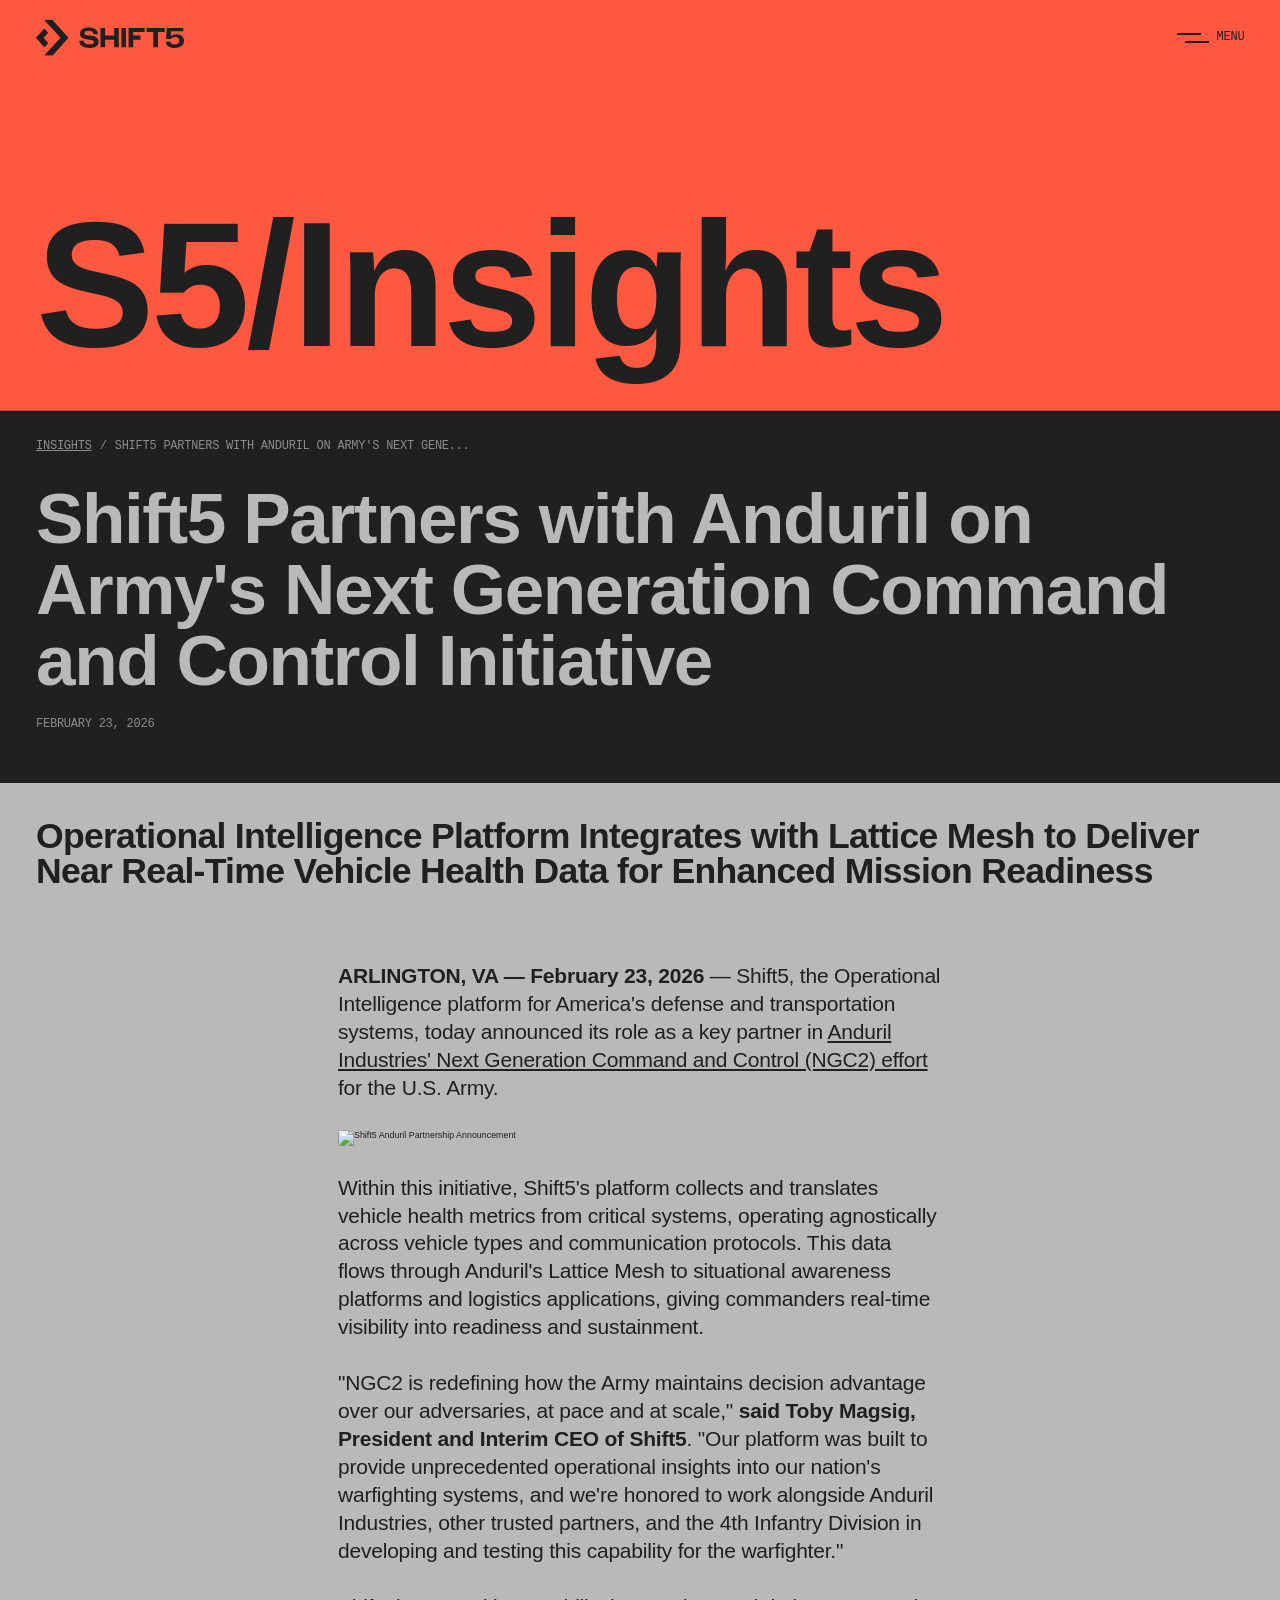
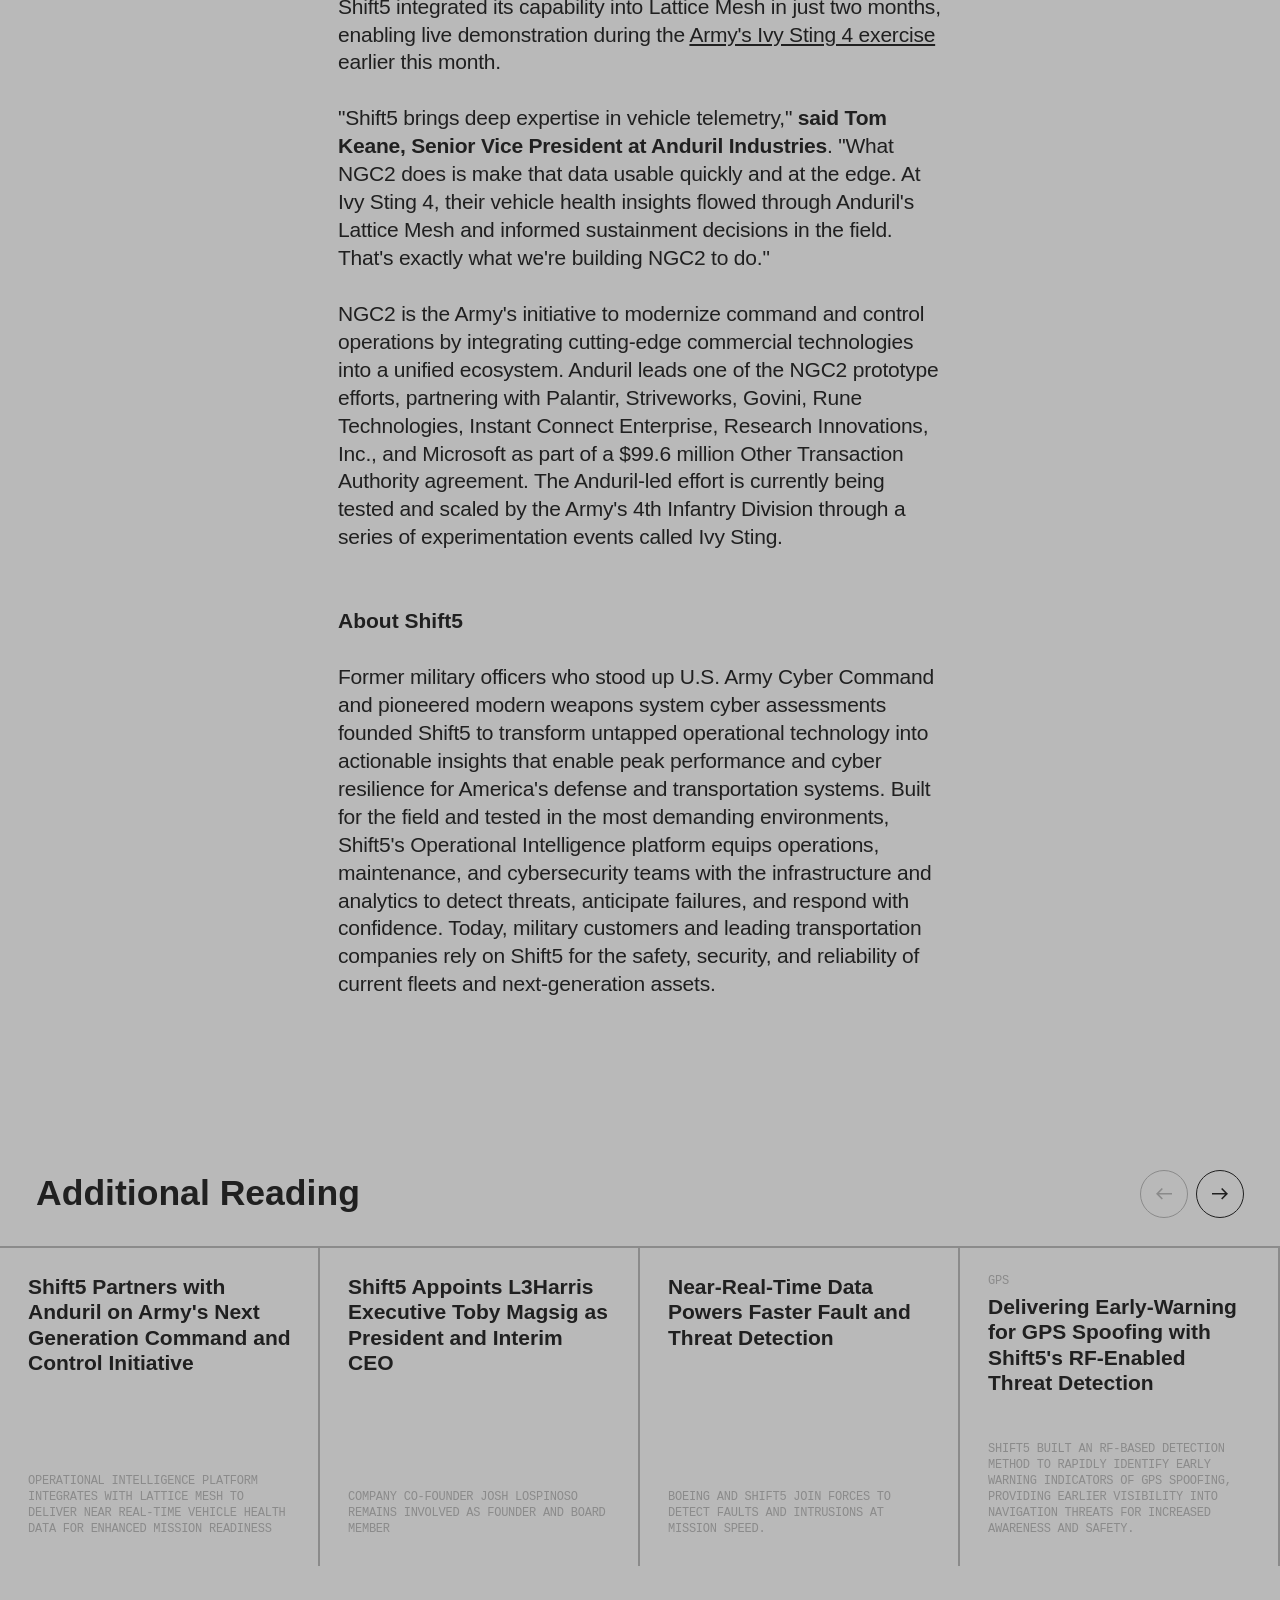
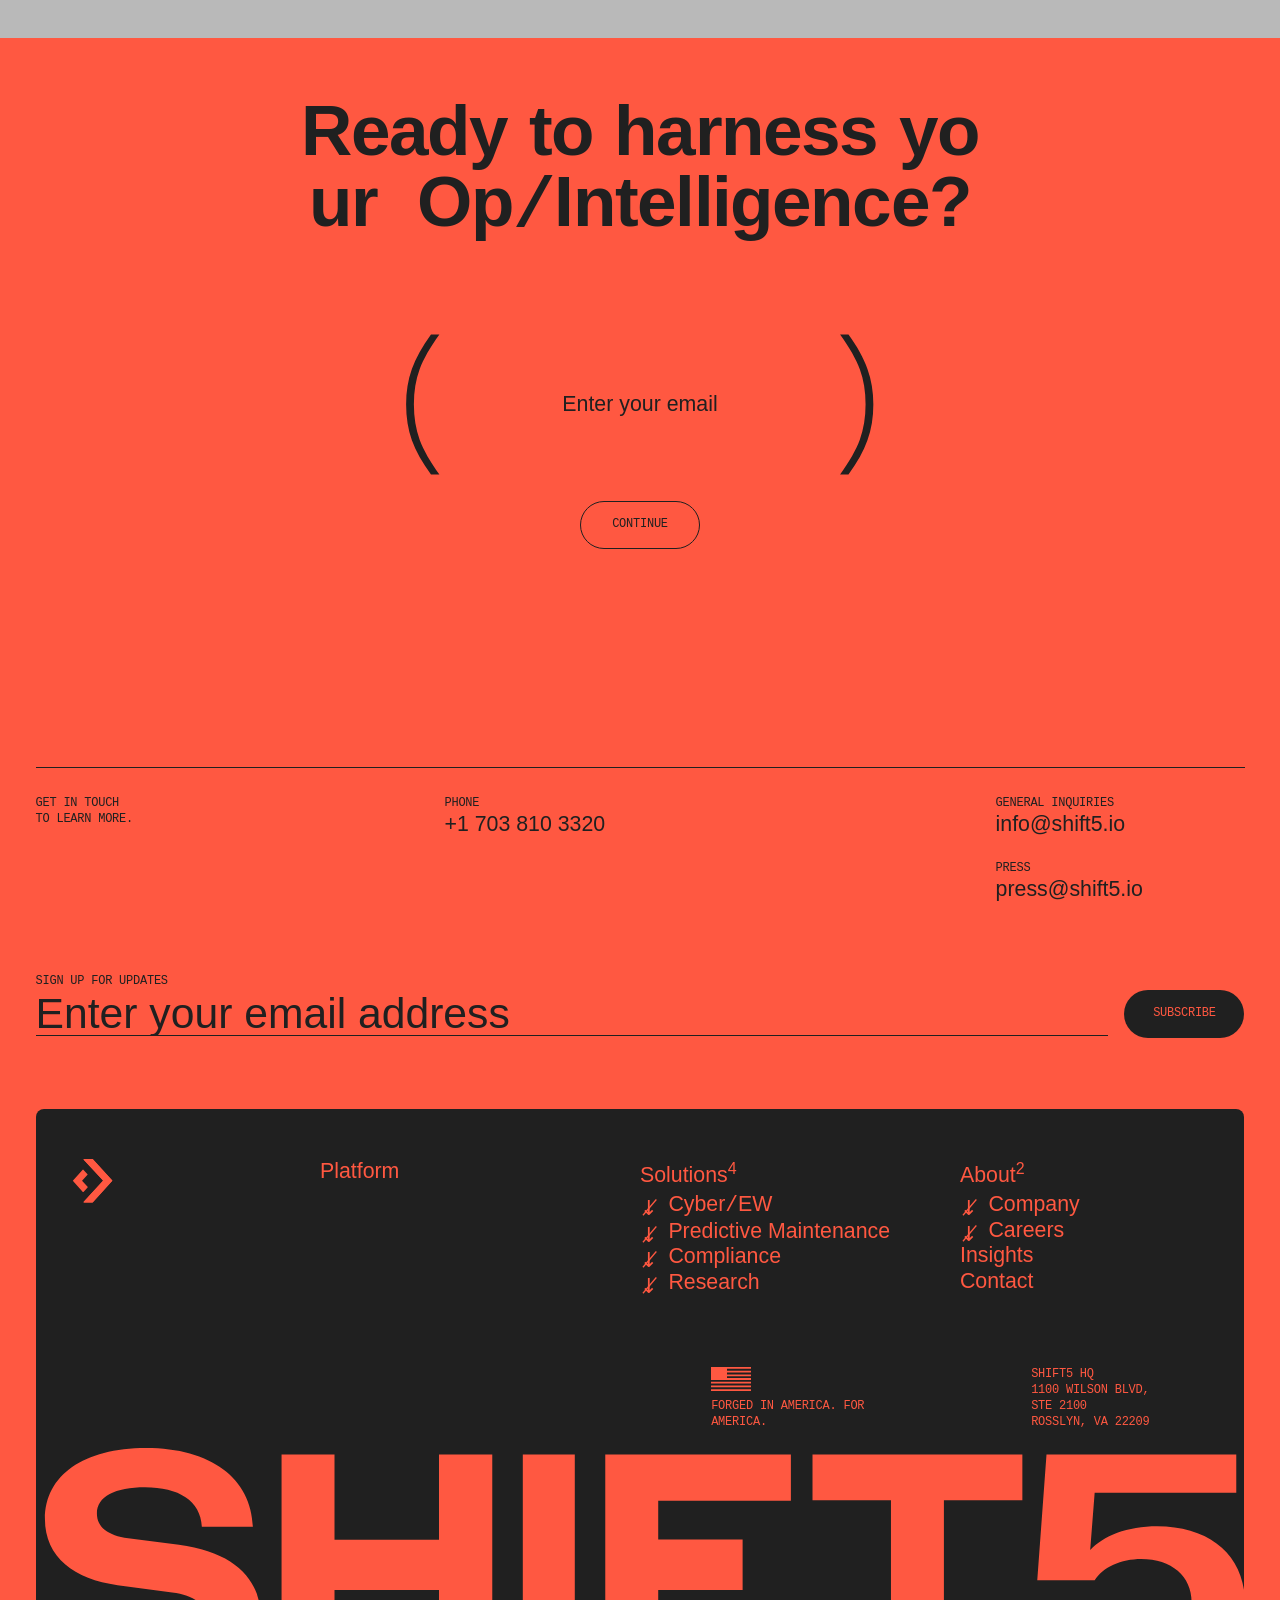
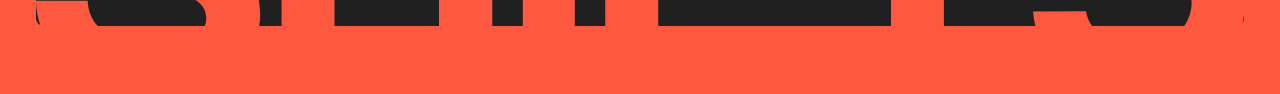
==== insights-article.html @ 96edf601 "Initial commit: Shift5 website clone with 3 pages - index.html: Homepage with hero, solutions, insig" ====
<!DOCTYPE html>
<html lang="en">
<head>
  <meta charset="utf-8">
  <meta name="viewport" content="width=device-width, initial-scale=1">
  <title>Shift5 Partners with Anduril on Army's Next Generation Command and Control Initiative - Shift5</title>
  <link rel="shortcut icon" href="https://shift5.io/icons/favicon.ico">
  <link rel="stylesheet" href="styles/common.css">
  <link rel="stylesheet" href="styles/insights.css">
</head>
<body>

  <!-- ========== LOADER ========== -->
  <div id="loader"></div>

  <!-- ========== SVG SPRITE ========== -->
  <svg style="display:none">
    <symbol id="left-parenthesis" fill="none" viewBox="0 0 35 144">
      <path fill="#202020" d="M34.36 0c-9.6 13.227-16.373 25.173-20.32 35.84C10.094 46.507 8.12 58.56 8.12 72c0 13.44 1.974 25.493 5.92 36.16 3.947 10.56 10.72 22.507 20.32 35.84h-8.64c-9.066-12.373-15.626-24.107-19.68-35.2C2.093 97.707.12 85.44.12 72c0-13.44 1.973-25.653 5.92-36.64C10.094 24.267 16.654 12.48 25.72 0h8.64Z"></path>
    </symbol>
    <symbol id="right-parenthesis" fill="none" viewBox="0 0 35 144">
      <path fill="#202020" d="M8.72 0c9.067 12.48 15.573 24.267 19.52 35.36 4.053 10.987 6.08 23.2 6.08 36.64 0 13.44-2.027 25.707-6.08 36.8-3.947 11.093-10.453 22.827-19.52 35.2H.08c9.6-13.333 16.373-25.28 20.32-35.84 3.947-10.667 5.92-22.72 5.92-36.16 0-13.44-1.973-25.493-5.92-36.16C16.453 25.173 9.68 13.227.08 0h8.64Z"></path>
    </symbol>
    <symbol id="footer-icon" fill="none" viewBox="0 0 45 49">
      <path fill="#FF5841" d="M43.878 24.056a.023.023 0 0 1-.001.031.023.023 0 0 0 0 .033.024.024 0 0 1 .001.034L22.236 48.242a.473.473 0 0 1-.352.156H12.45a.473.473 0 0 1-.35-.793l21.236-23.162a.473.473 0 0 0 0-.64L12.105.793A.473.473 0 0 1 12.453 0h9.432c.133 0 .26.057.35.156l21.643 23.9Z"></path>
      <path fill="#FF5841" d="M44.067 24.056a.023.023 0 0 1 0 .032.023.023 0 0 0 0 .033c.008.009.009.023 0 .032l-21.64 24.089a.473.473 0 0 1-.353.156H12.64a.473.473 0 0 1-.35-.793l21.237-23.163a.473.473 0 0 0 0-.64L12.295.793A.473.473 0 0 1 12.643 0h9.433c.133 0 .26.057.35.156l21.641 23.9Z"></path>
      <path fill="#FF5841" d="M.006 24.345a.024.024 0 0 1 .001-.034.023.023 0 0 0 0-.033.023.023 0 0 1 0-.032l11.022-12.268a.473.473 0 0 1 .697-.007l4.656 4.977c.169.18.17.46.003.643l-5.836 6.367a.473.473 0 0 0 0 .64l5.931 6.427c.167.181.167.46.001.641l-4.602 5.02a.473.473 0 0 1-.7-.003L.007 24.345Z"></path>
    </symbol>
    <symbol id="flag" fill="inherit" viewBox="0 0 40 24">
      <path fill="inherit" d="M0 20.306h40.002v-1.848H0v1.848Zm0-3.69h40.002v-1.848H0v1.848ZM39.997 1.847V0H0v12.93h40.002v-1.847H15.997V9.236h24V7.389h-24V5.542h24V3.694h-24V1.847h24Z"></path>
      <path fill="inherit" d="M0 24h40.002v-1.847H0V24Z"></path>
    </symbol>
    <symbol id="logo_w_copy" fill="inherit" viewBox="0 0 175 40">
      <path fill="inherit" d="M36.263 19.88a.02.02 0 0 1 0 .028.02.02 0 0 0 0 .027.02.02 0 0 1 0 .028l-17.86 19.878a.48.48 0 0 1-.356.159h-7.558a.48.48 0 0 1-.353-.804l17.36-18.935a.48.48 0 0 0-.001-.65L10.142.806A.48.48 0 0 1 10.494 0h7.554a.48.48 0 0 1 .356.158L36.263 19.88Z"></path>
      <path fill="inherit" d="M36.42 19.88a.02.02 0 0 1-.001.028.02.02 0 0 0 0 .028.02.02 0 0 1 0 .027L18.562 39.84a.48.48 0 0 1-.357.159h-7.558a.48.48 0 0 1-.353-.804l17.36-18.935a.48.48 0 0 0-.001-.65L10.298.806A.48.48 0 0 1 10.652 0h7.554a.48.48 0 0 1 .355.158L36.42 19.88Z"></path>
      <path fill="inherit" d="M.005 20.12a.02.02 0 0 1 0-.028.02.02 0 0 0 0-.027.02.02 0 0 1 0-.028L9.05 9.97a.48.48 0 0 1 .707-.007l3.725 3.983a.48.48 0 0 1 .004.652l-4.714 5.141a.48.48 0 0 0 .001.65l4.792 5.193a.48.48 0 0 1 0 .65l-3.682 4.015a.48.48 0 0 1-.709-.002L.005 20.12Zm156.188 11.293c-6.159 0-10.048-2.83-10.297-7.061l5.164-.031c.28 1.928 2.24 3.36 5.133 3.36 3.08 0 5.164-1.712 5.164-4.263 0-2.52-1.96-4.2-4.915-4.2-1.96 0-3.764.81-4.542 2.085h-5.599l.902-12.288h18.509v3.733H151.9l-.435 5.6c1.244-1.4 3.639-2.333 6.533-2.333 5.195 0 8.554 2.924 8.554 7.403 0 4.978-3.888 7.995-10.359 7.995Zm-24.161-.622V13.495h-7.653v-4.48h20.47v4.48h-7.653V30.79h-5.164Zm-27.867 0V9.015h18.106v4.521h-12.942v3.775h8.234v4.925h-8.234v8.555h-5.164Zm-8.043 0V9.015h5.071v21.776h-5.07Zm-8.172 0v-8.555H77.755v8.555h-5.164V9.015h5.164v8.327h10.193V9.015h5.195v21.776H87.95Zm-27.893.622c-6.906 0-11.324-3.142-11.417-8.119h5.04c.124 2.769 2.55 4.23 6.502 4.23 3.172 0 5.07-.87 5.07-2.519 0-1.369-1.182-2.24-3.328-2.52l-5.32-.715c-4.2-.53-7.093-2.707-7.093-6.44 0-4.293 3.795-6.937 9.862-6.937 6.315 0 10.265 2.955 10.421 7.684h-4.977c-.125-2.551-2.271-3.858-5.538-3.858-2.924 0-4.697.902-4.697 2.551 0 1.338 1.089 2.147 3.048 2.427l4.947.622c5.506.715 7.933 3.484 7.933 6.813 0 4.293-4.045 6.781-10.453 6.781Z"></path>
    </symbol>
    <symbol id="arrow-left" fill="inherit" viewBox="0 0 16 12">
      <path fill="inherit" d="M1.115 4.648 0 5.761l5.76 5.76 1.113-1.115-3.86-3.86H16V4.972H3.02l3.856-3.857L5.763.001 1.115 4.648Z"></path>
    </symbol>
    <symbol id="arrow-right" fill="inherit" viewBox="0 0 16 12">
      <path fill="inherit" d="M14.885 4.648 16 5.761l-5.76 5.76-1.113-1.115 3.86-3.86H0V4.972h12.98L9.124 1.115 10.237.001l4.648 4.647Z"></path>
    </symbol>
  </svg>

  <!-- ========== HEADER ========== -->
  <header class="header">
    <div class="menu-content">
      <a href="index.html" class="logo-link" aria-label="Shift5 Home">
        <svg><use href="#logo_w_copy"></use></svg>
      </a>
      <button class="burger" aria-label="Open navigation">
        <span class="burger-lines">
          <span class="burger-line"></span>
          <span class="burger-line"></span>
        </span>
        <span class="burger-label">Menu</span>
      </button>
    </div>
  </header>

  <!-- ========== MAIN ========== -->
  <main>

    <!-- ===== HERO INSIGHTS BANNER ===== -->
    <section class="heroInsights">
      <div class="content">
        <h1 class="insights-banner-title">S5/Insights</h1>
      </div>
    </section>

    <!-- ===== HERO ARTICLE ===== -->
    <section class="heroArticle" data-bg="dark">
      <div class="content">
        <nav class="heroArticle-breadcrumb">
          <a href="#">Insights</a>
          <span>/</span>
          <span>Shift5 Partners with Anduril on Army's Next Gene...</span>
        </nav>
        <h2 class="heroArticle-title">Shift5 Partners with Anduril on Army's Next Generation Command and Control Initiative</h2>
        <p class="heroArticle-date">February 23, 2026</p>
      </div>
    </section>

    <!-- ===== ARTICLE BODY ===== -->
    <section class="article-body">
      <div class="rich-text">

        <h2 class="article-featured">Operational Intelligence Platform Integrates with Lattice Mesh to Deliver Near Real-Time Vehicle Health Data for Enhanced Mission Readiness</h2>

        <p class="article-paragraph"><strong>ARLINGTON, VA &mdash; February 23, 2026</strong> &mdash; Shift5, the Operational Intelligence platform for America's defense and transportation systems, today announced its role as a key partner in <a href="#">Anduril Industries' Next Generation Command and Control (NGC2) effort</a> for the U.S. Army.</p>

        <div class="article-image">
          <img src="https://cdn.sanity.io/images/5g80501d/production/5770ec5b1d28130f46b98ac61bf28577ca4e46a8-3600x1881.png?w=1280&fm=webp&auto=format" alt="Shift5 Anduril Partnership Announcement" loading="lazy">
        </div>

        <p class="article-paragraph">Within this initiative, Shift5's platform collects and translates vehicle health metrics from critical systems, operating agnostically across vehicle types and communication protocols. This data flows through Anduril's Lattice Mesh to situational awareness platforms and logistics applications, giving commanders real-time visibility into readiness and sustainment.</p>

        <p class="article-paragraph">"NGC2 is redefining how the Army maintains decision advantage over our adversaries, at pace and at scale," <strong>said Toby Magsig, President and Interim CEO of Shift5</strong>. "Our platform was built to provide unprecedented operational insights into our nation's warfighting systems, and we're honored to work alongside Anduril Industries, other trusted partners, and the 4th Infantry Division in developing and testing this capability for the warfighter."</p>

        <p class="article-paragraph">Shift5 integrated its capability into Lattice Mesh in just two months, enabling live demonstration during the <a href="#">Army's Ivy Sting 4 exercise</a> earlier this month.</p>

        <p class="article-paragraph">"Shift5 brings deep expertise in vehicle telemetry," <strong>said Tom Keane, Senior Vice President at Anduril Industries</strong>. "What NGC2 does is make that data usable quickly and at the edge. At Ivy Sting 4, their vehicle health insights flowed through Anduril's Lattice Mesh and informed sustainment decisions in the field. That's exactly what we're building NGC2 to do."</p>

        <p class="article-paragraph">NGC2 is the Army's initiative to modernize command and control operations by integrating cutting-edge commercial technologies into a unified ecosystem. Anduril leads one of the NGC2 prototype efforts, partnering with Palantir, Striveworks, Govini, Rune Technologies, Instant Connect Enterprise, Research Innovations, Inc., and Microsoft as part of a $99.6 million Other Transaction Authority agreement. The Anduril-led effort is currently being tested and scaled by the Army's 4th Infantry Division through a series of experimentation events called Ivy Sting.</p>

        <h3 class="article-about-title">About Shift5</h3>

        <p class="article-paragraph">Former military officers who stood up U.S. Army Cyber Command and pioneered modern weapons system cyber assessments founded Shift5 to transform untapped operational technology into actionable insights that enable peak performance and cyber resilience for America's defense and transportation systems. Built for the field and tested in the most demanding environments, Shift5's Operational Intelligence platform equips operations, maintenance, and cybersecurity teams with the infrastructure and analytics to detect threats, anticipate failures, and respond with confidence. Today, military customers and leading transportation companies rely on Shift5 for the safety, security, and reliability of current fleets and next-generation assets.</p>

      </div>
    </section>

    <!-- ===== ADDITIONAL READING ===== -->
    <section class="sliderCards">
      <div class="sliderCards-header">
        <h2 class="sliderCards-title">Additional Reading</h2>
        <div class="sliderCards-controls">
          <button class="slider-control slider-prev" aria-label="Previous">
            <svg class="icon"><use href="#arrow-left"></use></svg>
          </button>
          <button class="slider-control slider-next" aria-label="Next">
            <svg class="icon"><use href="#arrow-right"></use></svg>
          </button>
        </div>
      </div>
      <div class="sliderCards-track">

        <a href="insights-article.html" class="sliderCards-item">
          <div class="card-line-x"></div>
          <div class="card-line-y"></div>
          <h3 class="card-title">Shift5 Partners with Anduril on Army's Next Generation Command and Control Initiative</h3>
          <p class="card-description">Operational Intelligence Platform Integrates with Lattice Mesh to Deliver Near Real-Time Vehicle Health Data for Enhanced Mission Readiness</p>
        </a>

        <a href="#" class="sliderCards-item">
          <div class="card-line-x"></div>
          <div class="card-line-y"></div>
          <h3 class="card-title">Shift5 Appoints L3Harris Executive Toby Magsig as President and Interim CEO</h3>
          <p class="card-description">Company Co-Founder Josh Lospinoso Remains Involved as Founder and Board Member</p>
        </a>

        <a href="#" class="sliderCards-item">
          <div class="card-line-x"></div>
          <div class="card-line-y"></div>
          <h3 class="card-title">Near-Real-Time Data Powers Faster Fault and Threat Detection</h3>
          <p class="card-description">Boeing and Shift5 join forces to detect faults and intrusions at mission speed.</p>
        </a>

        <a href="#" class="sliderCards-item">
          <div class="card-line-x"></div>
          <div class="card-line-y"></div>
          <span class="card-tag">GPS</span>
          <h3 class="card-title">Delivering Early-Warning for GPS Spoofing with Shift5's RF-Enabled Threat Detection</h3>
          <p class="card-description">Shift5 built an RF-based detection method to rapidly identify early warning indicators of GPS spoofing, providing earlier visibility into navigation threats for increased awareness and safety.</p>
        </a>

        <a href="#" class="sliderCards-item">
          <div class="card-line-x"></div>
          <div class="card-line-y"></div>
          <span class="card-tag">GPS</span>
          <h3 class="card-title">Shift5 Launches Advanced RF-Enabled GPS Threat Detection</h3>
          <p class="card-description">Next-generation capability delivers early warning of GPS threats up to 200 nautical miles away for enhanced maritime and ground force protection.</p>
        </a>

        <a href="#" class="sliderCards-item">
          <div class="card-line-x"></div>
          <div class="card-line-y"></div>
          <h3 class="card-title">Shift5 Named North American Technology Innovation Leader in Onboard OT Platforms</h3>
          <p class="card-description">Analyst firm recognizes Shift5's leadership in transforming hidden operational data into actionable insights.</p>
        </a>

      </div>
    </section>

    <!-- ===== CTA / CONTACT ===== -->
    <section class="contact-form">
      <div class="content">
        <div>
          <h2 class="form-title">
            <span>Ready to harness your </span>
            <span>Op</span><span class="-slash">/</span><span>Intelligence?</span>
          </h2>

          <form class="form-container" method="POST" name="Contact form">
            <div class="email-item">
              <div class="email-content">
                <svg role="presentation" class="icon left-paren"><use href="#left-parenthesis"></use></svg>
                <div class="form-item">
                  <label for="email_contact-form">Enter your email</label>
                  <input class="form-email" placeholder="Enter your email" id="email_contact-form" type="email" name="email_contact-form" required>
                </div>
                <svg role="presentation" class="icon right-paren"><use href="#right-parenthesis"></use></svg>
              </div>
              <button class="email-button" type="button">Continue</button>
            </div>
          </form>
        </div>

        <div class="contact-info">
          <div class="border-top"></div>
          <p class="info-label">Get in touch<br>to learn more.</p>
          <div class="info-block">
            <div class="info-item">
              <p class="info-item-label">Phone</p>
              <p class="info-item-value">+1 703 810 3320</p>
            </div>
          </div>
          <div class="info-block">
            <div class="info-item">
              <p class="info-item-label">General Inquiries</p>
              <a class="info-item-value" href="mailto:info@shift5.io">info@shift5.io</a>
            </div>
            <div class="info-item">
              <p class="info-item-label">Press</p>
              <a class="info-item-value" href="mailto:press@shift5.io">press@shift5.io</a>
            </div>
          </div>
        </div>
      </div>
    </section>
  </main>

  <!-- ========== FOOTER ========== -->
  <footer class="footer">
    <div class="content">
      <div class="newsletter-form">
        <div class="newsletter">
          <form method="POST" name="Newsletter">
            <label class="form-label" for="email_newsletter">Sign up for updates</label>
            <div class="input-row">
              <input placeholder="Enter your email address" id="email_newsletter" type="email" name="email_newsletter" required>
              <button class="form-submit" type="button">Subscribe</button>
            </div>
          </form>
        </div>
      </div>

      <div class="footer-block">
        <div class="block-content block-1">
          <a href="index.html" class="footer-logo">
            <svg role="presentation" class="icon"><use href="#footer-icon"></use></svg>
          </a>
          <ul class="footer-nav">
            <li class="nav-item">
              <a href="platform.html" class="item-link"><span>Platform</span></a>
            </li>
          </ul>
          <ul class="footer-nav">
            <li class="nav-item">
              <h4 class="submenu-title">Solutions<sup>4</sup></h4>
              <ul class="submenu-list">
                <li class="submenu-item"><a class="item-link" href="#"><span>Cyber</span><span class="-slash">/</span><span>EW</span></a></li>
                <li class="submenu-item"><a class="item-link" href="#"><span>Predictive Maintenance</span></a></li>
                <li class="submenu-item"><a class="item-link" href="#"><span>Compliance</span></a></li>
                <li class="submenu-item"><a class="item-link" href="#"><span>Research</span></a></li>
              </ul>
            </li>
          </ul>
          <ul class="footer-nav">
            <li class="nav-item">
              <h4 class="submenu-title">About<sup>2</sup></h4>
              <ul class="submenu-list">
                <li class="submenu-item"><a class="item-link" href="#"><span>Company</span></a></li>
                <li class="submenu-item"><a class="item-link" href="#"><span>Careers</span></a></li>
              </ul>
            </li>
            <li class="nav-item">
              <a href="#" class="item-link"><span>Insights</span></a>
            </li>
            <li class="nav-item">
              <a href="#" class="item-link"><span>Contact</span></a>
            </li>
          </ul>
        </div>

        <div class="block-content block-2">
          <div class="block-item">
            <svg role="presentation"><use href="#flag"></use></svg>
            <p>Forged in America. For America.</p>
          </div>
          <div class="block-item">
            <p>Shift5 HQ<br>1100 Wilson Blvd,<br>Ste 2100<br>Rosslyn, VA 22209</p>
          </div>
        </div>

        <div class="footer-copy copy-1">
          <p class="copy-item">&copy;2026 Shift5, Inc.</p>
          <a href="#" class="copy-item">Privacy Policy</a>
          <a href="#" class="copy-item">Terms of Use</a>
        </div>

        <div class="footer-title">
          <svg fill="none" viewBox="0 0 1280 250" preserveAspectRatio="xMinYMin meet" style="width:100%;height:auto;display:block">
            <path fill="#FF5841" d="M1167.55 249.898c-66.87 0-109.08-30.731-111.78-76.658l56.06-.338c3.03 20.937 24.31 36.472 55.72 36.472 33.43 0 56.05-18.574 56.05-46.265 0-27.354-21.27-45.59-53.35-45.59-21.28 0-40.86 8.78-49.31 22.626h-60.78l9.79-133.392h200.93v40.524h-149.94l-4.72 60.786c13.5-15.196 39.51-25.327 70.91-25.327 56.4 0 92.87 31.744 92.87 80.373 0 54.032-42.21 86.789-112.45 86.789Zm-262.286-6.754V55.382H822.19V6.752h222.21v48.63h-83.077v187.762h-56.059Zm-302.508 0V6.753h196.542v49.08H658.814v40.974h89.378v53.469h-89.378v92.868h-56.058Zm-87.311 0V6.753h55.045v236.391h-55.045Zm-88.724 0v-92.868H316.067v92.868h-56.058V6.753h56.058v90.391h110.654V6.753h56.396v236.391h-56.396Zm-302.785 6.755c-74.97 0-122.923-34.108-123.936-88.14h54.708c1.35 30.055 27.691 45.927 70.579 45.927 34.446 0 55.045-9.455 55.045-27.354 0-14.858-12.832-24.314-36.134-27.353l-57.747-7.768c-45.59-5.74-76.995-29.379-76.995-69.904C9.456 28.705 50.656 0 116.507 0c68.553 0 111.441 32.082 113.13 83.412h-54.032c-1.351-27.691-24.653-41.875-60.111-41.875-31.744 0-50.993 9.794-50.993 27.692 0 14.52 11.82 23.301 33.095 26.34l53.694 6.754c59.773 7.768 86.114 37.823 86.114 73.957 0 46.603-43.901 73.619-113.468 73.619Z"></path>
          </svg>
        </div>
      </div>

      <div class="footer-copy copy-2">
        <p class="copy-item">&copy;2026 Shift5, Inc.</p>
        <a href="#" class="copy-item">Privacy Policy</a>
        <a href="#" class="copy-item">Terms of Use</a>
        <a href="#" class="copy-item">License Agreement</a>
      </div>
    </div>
  </footer>

  <script src="scripts/common.js"></script>
  <script src="scripts/insights.js"></script>
</body>
</html>
---- styles/common.css ----
/* ========== FONTS ========== */
@font-face {
  font-family: 'NonSans';
  src: url('https://shift5.io/fonts/NON-Sans-Medium.woff2') format('woff2'),
       url('https://shift5.io/fonts/NON-Sans-Medium.woff') format('woff');
  font-display: swap;
  font-style: normal;
  font-weight: 500;
}
@font-face {
  font-family: 'AuxMono';
  src: url('https://shift5.io/fonts/AuxMono.woff2') format('woff2'),
       url('https://shift5.io/fonts/AuxMono.woff') format('woff');
  font-display: swap;
  font-style: normal;
  font-weight: 400;
}

/* ========== RESET & BASE ========== */
*, *::before, *::after {
  margin: 0;
  padding: 0;
  box-sizing: border-box;
}

html {
  font-size: clamp(1px, 100px, calc(10 * 100vw / 1440));
  font-weight: 400;
  font-family: NonSans, arial, sans-serif;
  -webkit-font-smoothing: antialiased;
  -moz-osx-font-smoothing: grayscale;
  -webkit-text-size-adjust: none;
  overflow-x: hidden;
}

@media screen and (max-width: 749px) {
  html {
    font-size: clamp(1px, 100px, calc(10 * 100vw / 390));
  }
}

body {
  overscroll-behavior: auto contain;
  background: #202020;
  color: #202020;
}

a {
  text-decoration: none;
  color: inherit;
}

ul, li {
  list-style: none;
}

/* ========== HEADER / NAV ========== */
.header {
  position: fixed;
  top: 0;
  left: 0;
  width: 100%;
  z-index: 100;
  fill: #202020;
  padding-top: 2rem;
  transition: transform 0.3s ease-in-out, fill 0.4s;
}

/* Light header on dark backgrounds */
.header.header-light {
  fill: #b9b9b9;
}

.header.header-light .logo-link {
  fill: #b9b9b9;
}

.header.header-light .logo-link svg {
  fill: #b9b9b9;
}

.header.header-light .burger-line {
  background: #b9b9b9;
}

.header.header-light .burger-label {
  color: #b9b9b9;
}

.header .menu-content {
  display: flex;
  align-items: center;
  justify-content: space-between;
  padding-left: 4rem;
  padding-right: 4rem;
}

@media screen and (max-width: 749px) {
  .header .menu-content {
    padding-left: 1.6rem;
    padding-right: 1.6rem;
  }
}

.logo-link {
  display: block;
  fill: inherit;
  height: 4rem;
  width: 17.5rem;
  transition: fill 0.4s;
}

@media screen and (max-width: 749px) {
  .logo-link {
    height: 3.2rem;
    width: 14rem;
  }
}

.logo-link svg {
  display: block;
  height: 100%;
  width: 100%;
  fill: inherit;
  transition: fill 0.4s;
}

/* Burger Button */
.burger {
  align-items: center;
  border: none;
  display: flex;
  background: none;
  border-radius: 24px;
  justify-content: center;
  cursor: pointer;
  gap: 8px;
  height: 40px;
  outline: none;
  position: relative;
  padding: 0;
}

.burger-lines {
  display: flex;
  flex-direction: column;
  pointer-events: none;
  gap: 6px;
  width: 32px;
}

.burger-line {
  background: #202020;
  height: 2px;
  width: 24px;
  transition: all 0.5s, background 0.4s;
}

.burger-line:last-child {
  align-self: flex-end;
}

.burger:hover .burger-line:nth-child(1) {
  transform: translate(4px);
}

.burger:hover .burger-line:nth-child(2) {
  transform: translate(-4px);
}

.burger-label {
  pointer-events: none;
  font-family: AuxMono, monospace;
  font-size: 12px;
  text-transform: uppercase;
  letter-spacing: -0.24px;
  line-height: 1.33;
  color: #202020;
  transition: color 0.4s;
}

@media screen and (max-width: 749px) {
  .burger-label {
    display: none;
  }
}

/* ========== KEYFRAMES ========== */
/* expo.inOut ≈ cubic-bezier(0.87, 0, 0.13, 1) */
/* expo.out   ≈ cubic-bezier(0.16, 1, 0.3, 1)  */
/* power3.out ≈ cubic-bezier(0.22, 0.61, 0.36, 1) */
/* power4.out ≈ cubic-bezier(0.16, 1, 0.3, 1)  */

@keyframes loaderOut {
  from { clip-path: inset(0 0 0 0); }
  to   { clip-path: inset(100% 0 0 0); }
}
@keyframes maskRevealY {
  from { clip-path: inset(0 0 100% 0); }
  to   { clip-path: inset(0 0 0 0); }
}
@keyframes fadeUpLine {
  from { transform: translateY(80%); opacity: 0; }
  to   { transform: translateY(0); opacity: 1; }
}
@keyframes fadeUpChar {
  from { transform: translateY(30%); opacity: 0; }
  to   { transform: translateY(0); opacity: 1; }
}
@keyframes fadeUpStat {
  from { transform: translateY(100%); opacity: 0; }
  to   { transform: translateY(0); opacity: 1; }
}
@keyframes scaleLineX {
  from { transform: scaleX(0); }
  to   { transform: scaleX(1); }
}
@keyframes scaleLineY {
  from { transform: scaleY(0); }
  to   { transform: scaleY(1); }
}
@keyframes iconScaleIn {
  from { transform: scale(0.5); opacity: 0; }
  to   { transform: scale(1); opacity: 1; }
}
@keyframes clipReveal {
  from { clip-path: inset(100% 0 0 0); }
  to   { clip-path: inset(0% 0 0 0); }
}
@keyframes slideFromRight {
  from { transform: translateX(200%); opacity: 0; }
  to   { transform: translateX(0); opacity: 1; }
}
@keyframes slideFromLeft {
  from { transform: translateX(-200%); opacity: 0; }
  to   { transform: translateX(0); opacity: 1; }
}
@keyframes imageReveal {
  from { opacity: 0; transform: scale(1.15); }
  to   { opacity: 1; transform: scale(1); }
}
@keyframes graphBarPulse {
  0%   { transform: scaleY(1); }
  50%  { transform: scaleY(0.3); }
  100% { transform: scaleY(1); }
}
@keyframes headerIn {
  from { opacity: 0; transform: translateY(-20px); }
  to   { opacity: 1; transform: translateY(0); }
}

/* ========== LOADER OVERLAY ========== */
#loader {
  position: fixed;
  inset: 0;
  background: #202020;
  z-index: 9999;
  clip-path: inset(0 0 0 0);
}
#loader.is-done {
  animation: loaderOut 1.6s cubic-bezier(0.87, 0, 0.13, 1) forwards;
}

/* ========== PAGE + HEADER LOAD STATES ========== */
.header {
  opacity: 0;
  transform: translateY(-20px);
}
.header.is-visible {
  animation: headerIn 1.6s cubic-bezier(0.16, 1, 0.3, 1) forwards;
  animation-delay: 0.8s;
}

/* ========== CTA SECTION SCROLL ========== */
.form-title .char {
  display: inline-block;
  opacity: 0;
  will-change: transform, opacity;
}
.form-title .char-space {
  width: 0.3em;
}
.email-content .icon.left-paren {
  opacity: 0;
  transform: translateX(200%);
}
.email-content .icon.right-paren {
  opacity: 0;
  transform: translateX(-200%);
}
.contact-info .border-top {
  transform-origin: left center;
  transform: scaleX(0);
}
.contact-info .info-label,
.contact-info .info-item {
  opacity: 0;
  transform: translateY(30%);
}
.footer-block {
  clip-path: inset(100% 0 0 0);
}

/* CTA triggered */
.form-title.is-visible .char {
  animation: fadeUpChar 1.6s cubic-bezier(0.16, 1, 0.3, 1) forwards;
}
.email-content.is-visible .icon.left-paren {
  animation: slideFromRight 1.6s cubic-bezier(0.16, 1, 0.3, 1) forwards;
}
.email-content.is-visible .icon.right-paren {
  animation: slideFromLeft 1.6s cubic-bezier(0.16, 1, 0.3, 1) forwards;
}
.contact-info.is-visible .border-top {
  animation: scaleLineX 2.2s cubic-bezier(0.16, 1, 0.3, 1) forwards;
}
.contact-info.is-visible .info-label,
.contact-info.is-visible .info-item {
  animation: fadeUpChar 1.6s cubic-bezier(0.16, 1, 0.3, 1) forwards;
}
.footer-block.is-visible {
  animation: clipReveal 1.6s cubic-bezier(0.16, 1, 0.3, 1) forwards;
}

/* ========== CTA / CONTACT FORM ========== */
.contact-form {
  background: #ff5841;
  color: #202020;
  min-height: 640px;
  height: 100vh;
  position: relative;
}

@media screen and (max-width: 749px) {
  .contact-form {
    padding-top: 8rem;
    height: auto;
    min-height: auto;
  }
}

.contact-form .content {
  display: flex;
  flex-direction: column;
  justify-content: space-between;
  height: 100%;
  position: relative;
  padding: 6.4rem 4rem 4rem;
}

@media screen and (max-width: 749px) {
  .contact-form .content {
    padding: 2.4rem 1.6rem 2.4rem;
  }
}

.form-title {
  margin: 0 auto;
  margin-bottom: 10rem;
  text-align: center;
  width: 80rem;
  font-size: 5.5555555556vw;
  line-height: 1;
  letter-spacing: -0.11111111vw;
}

@media screen and (max-width: 749px) {
  .form-title {
    margin-bottom: 6.4rem;
    width: 100%;
    font-size: 10.2564102564vw;
    letter-spacing: -0.2051282vw;
  }
}

.form-title .-slash {
  display: inline-block;
  font-family: AuxMono, monospace;
}

.form-container {
  margin-bottom: 2.4rem;
}

.email-content {
  display: flex;
  justify-content: center;
  align-items: center;
  text-align: center;
  margin-bottom: 24px;
}

.email-content .icon {
  height: 145px;
  width: 34px;
  flex-shrink: 0;
}

.contact-form .form-email {
  align-items: center;
  background: none;
  border: 0;
  display: flex;
  height: 14rem;
  justify-content: center;
  margin: 0 auto;
  text-align: center;
  width: 400px;
  font-family: NonSans, arial, sans-serif;
  font-size: 2.4rem;
  font-weight: 500;
  color: #202020;
  outline: none;
}

@media screen and (max-width: 749px) {
  .contact-form .form-email {
    height: 12rem;
    width: 100%;
    font-size: 20px;
  }
}

.contact-form .form-email::placeholder {
  color: #202020;
}

.contact-form label {
  display: none;
}

.email-button {
  align-items: center;
  display: flex;
  background: none;
  border: 1px solid #202020;
  border-radius: 24px;
  cursor: pointer;
  height: 48px;
  justify-content: center;
  margin: 0 auto;
  transition: all 0.2s ease-in-out;
  width: 120px;
  font-family: AuxMono, monospace;
  font-size: 12px;
  text-transform: uppercase;
  letter-spacing: -0.24px;
  line-height: 1.33;
  color: #202020;
}

.email-button:hover {
  background: #202020;
  color: #ff5841;
}

/* Contact Info */
.contact-info {
  position: relative;
  display: flex;
  flex-wrap: wrap;
  justify-content: space-between;
  padding-top: 3.2rem;
}

@media screen and (max-width: 749px) {
  .contact-info {
    justify-content: flex-start;
  }
}

.contact-info .border-top {
  position: absolute;
  top: 0;
  left: 0;
  width: 100%;
  height: 2px;
  border-top: 1px solid #202020;
  pointer-events: none;
}

.info-label {
  width: 12rem;
  font-family: AuxMono, monospace;
  font-size: 12px;
  text-transform: uppercase;
  letter-spacing: -0.24px;
  line-height: 1.33;
}

@media screen and (max-width: 749px) {
  .info-label {
    margin-bottom: 24px;
    width: 100%;
  }
}

.info-block {
  white-space: nowrap;
  width: 28rem;
}

@media screen and (max-width: 749px) {
  .info-block {
    width: 50%;
  }
}

.info-item {
  margin-bottom: 24px;
}

.info-item:last-child {
  margin-bottom: 0;
}

.info-item-label {
  font-family: AuxMono, monospace;
  font-size: 12px;
  text-transform: uppercase;
  letter-spacing: -0.24px;
  line-height: 1.33;
}

.info-item-value {
  font-size: 2.4rem;
  line-height: 1.2;
}

@media screen and (max-width: 749px) {
  .info-item-value {
    font-size: 20px;
  }
}

/* ========== FOOTER ========== */
.footer {
  background: #ff5841;
  padding-bottom: 1.6rem;
  padding-top: 4rem;
  position: relative;
  color: #202020;
}

@media screen and (max-width: 749px) {
  .footer {
    padding-top: 2.4rem;
    padding-bottom: 1.6rem;
  }
}

.footer .content {
  padding-left: 4rem;
  padding-right: 4rem;
}

@media screen and (max-width: 749px) {
  .footer .content {
    padding-left: 1.6rem;
    padding-right: 1.6rem;
  }
}

/* Newsletter */
.newsletter-form {
  margin-bottom: 4rem;
}

@media screen and (max-width: 749px) {
  .newsletter-form {
    margin-bottom: 2.4rem;
  }
}

.newsletter {
  position: relative;
}

.newsletter form {
  padding-bottom: 4rem;
  position: relative;
}

@media screen and (max-width: 749px) {
  .newsletter form {
    padding-bottom: 2.4rem;
  }
}

.newsletter .form-label {
  text-transform: uppercase;
  font-family: AuxMono, monospace;
  font-size: 12px;
  letter-spacing: -0.24px;
  line-height: 1.33;
  display: block;
  margin-bottom: 0;
}

.newsletter .input-row {
  position: relative;
  display: flex;
  align-items: center;
}

.newsletter input {
  background: none;
  border: 0;
  border-bottom: 1px solid #202020;
  height: 5rem;
  outline: none;
  width: 100%;
  font-size: 3.3333333333vw;
  font-family: NonSans, arial, sans-serif;
  font-weight: 500;
  color: #202020;
  line-height: 1;
}

@media screen and (max-width: 749px) {
  .newsletter input {
    font-size: 7.1794871795vw;
  }
}

.newsletter input::placeholder {
  color: #202020;
}

.newsletter .form-submit {
  background: #202020;
  border: 0;
  border-radius: 24px;
  color: #ff5841;
  cursor: pointer;
  height: 48px;
  flex-shrink: 0;
  margin-left: 16px;
  width: 120px;
  font-family: AuxMono, monospace;
  font-size: 12px;
  text-transform: uppercase;
  letter-spacing: -0.24px;
  line-height: 1.33;
}

/* Footer Block (dark) */
.footer-block {
  border-radius: 8px;
  padding: 5.6rem 4rem 0;
  color: #ff5841;
  background: #202020;
  margin-bottom: 16px;
  position: relative;
}

@media screen and (max-width: 749px) {
  .footer-block {
    padding: 3.2rem 1.6rem 0;
    margin-bottom: 0;
  }
}

.footer .block-content {
  display: flex;
  flex-wrap: wrap;
}

.footer .block-1 {
  display: flex;
  flex-wrap: wrap;
  margin-bottom: 8rem;
}

@media screen and (max-width: 749px) {
  .footer .block-1 {
    margin-bottom: 3.2rem;
  }
}

.footer .block-2 {
  display: flex;
  flex-wrap: wrap;
  align-items: flex-start;
  justify-content: flex-end;
  gap: 0 16rem;
}

@media screen and (max-width: 749px) {
  .footer .block-2 {
    justify-content: space-between;
    gap: 0;
  }
}

.footer .block-item {
  width: 20rem;
  color: #ff5841;
  font-family: AuxMono, monospace;
  font-size: 12px;
  text-transform: uppercase;
  letter-spacing: -0.24px;
  line-height: 1.33;
}

@media screen and (max-width: 749px) {
  .footer .block-item {
    width: calc(16rem - 16px);
  }
}

.footer .block-item p {
  width: 200px;
  font-family: AuxMono, monospace;
  font-size: 12px;
  text-transform: uppercase;
  letter-spacing: -0.24px;
  line-height: 1.33;
}

@media screen and (max-width: 749px) {
  .footer .block-item p {
    width: 100%;
  }
}

.footer .block-item svg {
  height: 24px;
  margin-bottom: 8px;
  fill: #ff5841;
  width: 40px;
  display: block;
}

/* Footer Logo */
.footer-logo {
  margin-right: 12rem;
  width: 16rem;
  display: block;
}

.footer-logo .icon {
  height: 44px;
  width: 44px;
  display: block;
}

@media screen and (max-width: 749px) {
  .footer-logo {
    margin-right: 0;
    position: absolute;
    right: 1.6rem;
    top: 2.4rem;
    width: auto;
  }
}

/* Footer Nav */
.footer-nav {
  color: #ff5841;
}

@media screen and (max-width: 749px) {
  .footer-nav {
    margin-bottom: 16px;
    width: 100%;
  }
  .footer-nav:last-child {
    margin-bottom: 0;
  }
}

.footer-nav:nth-child(2) {
  margin-right: 12rem;
  width: 24rem;
}

@media screen and (max-width: 749px) {
  .footer-nav:nth-child(2) {
    margin-right: 0;
    width: 100%;
  }
}

.footer-nav:nth-child(3) {
  padding-right: 4rem;
  width: 36rem;
}

@media screen and (max-width: 749px) {
  .footer-nav:nth-child(3) {
    padding-right: 0;
    width: 100%;
  }
}

.nav-item {
  font-size: 2.4rem;
  line-height: 1.2;
}

.nav-item .item-link {
  color: #ff5841;
  transition: opacity 0.2s;
}

.nav-item .item-link:hover {
  opacity: 0.6;
}

.submenu-title {
  font-size: 2.4rem;
  font-weight: 500;
  line-height: 1.2;
  margin-right: 4px;
  display: inline;
}

.submenu-title sup {
  font-size: 16px;
}

.submenu-list {
  margin-top: 4px;
}

.submenu-item {
  position: relative;
  padding-left: 32px;
  font-size: 2.4rem;
  line-height: 1.2;
}

@media screen and (min-width: 1280px) {
  .submenu-item {
    padding-left: 3.2rem;
  }
}

.submenu-item::before {
  content: "\2193\0338";
  position: absolute;
  left: 0;
  top: 4px;
}

.submenu-item .item-link {
  color: #ff5841;
  transition: opacity 0.2s;
}

.submenu-item .item-link:hover {
  opacity: 0.6;
}

.submenu-item .-slash {
  font-family: AuxMono, monospace;
}

/* Footer Copy */
.footer-copy {
  display: flex;
  flex-wrap: wrap;
  color: #ff5841;
}

.footer .copy-1 {
  display: none;
}

@media screen and (max-width: 749px) {
  .footer .copy-1 {
    margin-bottom: 24px;
    display: flex;
    justify-content: space-between;
  }
  .footer .copy-2 {
    display: none;
  }
}

.footer .copy-2 {
  padding-top: 16px;
}

.copy-item {
  font-size: 1.6rem;
  line-height: 1.5;
  width: 20rem;
  color: #ff5841;
  transition: opacity 0.2s;
}

a.copy-item:hover {
  opacity: 0.6;
}

@media screen and (max-width: 749px) {
  .copy-item {
    width: calc(16rem - 16px);
  }
}

.copy-item:nth-child(1) {
  margin-right: 12rem;
}

@media screen and (max-width: 749px) {
  .copy-item:nth-child(1) {
    margin-right: 0;
    white-space: nowrap;
  }
}

.copy-item:nth-child(2) {
  margin-right: 16rem;
}

@media screen and (max-width: 749px) {
  .copy-item:nth-child(2) {
    margin-right: 0;
  }
}

.copy-item:nth-child(3) {
  margin-right: 16rem;
}

@media screen and (max-width: 749px) {
  .copy-item:nth-child(3) {
    margin-left: auto;
    margin-right: 0;
  }
}

/* Footer Large Title SVG */
.footer-title {
  width: calc(100% + 8rem);
  margin-left: -4rem;
  margin-right: -4rem;
  overflow: hidden;
  height: 20rem;
  margin-top: 2rem;
}

@media screen and (max-width: 749px) {
  .footer-title {
    width: calc(100% + 3.2rem);
    margin-left: -1.6rem;
    margin-right: -1.6rem;
    height: 10rem;
  }
}

.footer-title svg {
  width: 100%;
  height: auto;
  display: block;
}

/* ========== UTILITY ========== */
.sr-only {
  position: absolute;
  width: 1px;
  height: 1px;
  padding: 0;
  margin: -1px;
  overflow: hidden;
  clip: rect(0,0,0,0);
  border: 0;
}
---- styles/insights.css ----
/* ========== INSIGHTS HERO BANNER ========== */
.heroInsights {
  background: #ff5841;
  padding: 200px 0 0;
  overflow: hidden;
}

@media screen and (max-width: 749px) {
  .heroInsights {
    padding: 140px 0 0;
  }
}

.heroInsights .content {
  padding: 0 36px;
}

@media screen and (max-width: 749px) {
  .heroInsights .content {
    padding: 0 1.6rem;
  }
}

.insights-banner-title {
  font-size: 13.8888888889vw;
  line-height: 0.96;
  letter-spacing: -0.02em;
  color: #202020;
  margin: 0;
  padding-bottom: 40px;
}

@media screen and (max-width: 749px) {
  .insights-banner-title {
    font-size: 16vw;
  }
}

/* Hero load animations */
.heroInsights {
  clip-path: inset(0 0 100% 0);
}

.heroInsights.is-loaded {
  animation: maskRevealY 2s cubic-bezier(0.87, 0, 0.13, 1) forwards;
}

/* ========== HERO ARTICLE ========== */
.heroArticle {
  background: #202020;
  color: #b9b9b9;
  padding: 28px 0 50px;
}

.heroArticle .content {
  padding: 0 36px;
}

@media screen and (max-width: 749px) {
  .heroArticle .content {
    padding: 0 1.6rem;
  }
}

/* Breadcrumb */
.heroArticle-breadcrumb {
  display: flex;
  gap: 8px;
  font-family: AuxMono, monospace;
  font-size: 12px;
  text-transform: uppercase;
  letter-spacing: -0.24px;
  line-height: 1.33;
  color: #8b8b8b;
  margin-bottom: 28px;
}

.heroArticle-breadcrumb a {
  color: #8b8b8b;
  text-decoration: underline;
}

.heroArticle-breadcrumb a:hover {
  color: #b9b9b9;
}

/* Article title */
.heroArticle-title {
  font-size: 5.5555555556vw;
  line-height: 1;
  letter-spacing: -0.02em;
  color: #b9b9b9;
  margin: 0 0 21px;
}

@media screen and (max-width: 749px) {
  .heroArticle-title {
    font-size: 8vw;
  }
}

/* Date */
.heroArticle-date {
  font-family: AuxMono, monospace;
  font-size: 12px;
  text-transform: uppercase;
  letter-spacing: -0.24px;
  line-height: 1.33;
  color: #8b8b8b;
}

/* Hero article load animations */
.heroArticle-breadcrumb,
.heroArticle-title,
.heroArticle-date {
  opacity: 0;
  transform: translateY(30%);
}

.heroInsights.is-loaded ~ .heroArticle .heroArticle-breadcrumb {
  animation: fadeUpChar 1.6s cubic-bezier(0.16, 1, 0.3, 1) forwards;
  animation-delay: 0.8s;
}

.heroInsights.is-loaded ~ .heroArticle .heroArticle-title {
  animation: fadeUpChar 1.6s cubic-bezier(0.16, 1, 0.3, 1) forwards;
  animation-delay: 0.9s;
}

.heroInsights.is-loaded ~ .heroArticle .heroArticle-date {
  animation: fadeUpChar 1.6s cubic-bezier(0.16, 1, 0.3, 1) forwards;
  animation-delay: 1s;
}

/* ========== ARTICLE BODY ========== */
.article-body {
  background: #b9b9b9;
  color: #202020;
}

.rich-text {
  padding: 36px 0 72px;
}

/* Featured subtitle */
.article-featured {
  font-size: 2.7777777778vw;
  line-height: 1;
  letter-spacing: -0.02em;
  color: #202020;
  margin: 0 0 72px;
  padding: 0 36px;
}

@media screen and (max-width: 749px) {
  .article-featured {
    font-size: 5.5vw;
    margin-bottom: 4rem;
    padding: 0 1.6rem;
  }
}

/* Body paragraphs — centered column */
.article-paragraph {
  font-size: 21px;
  line-height: 1.33;
  letter-spacing: -0.01em;
  color: #202020;
  margin: 0 auto 28px;
  max-width: 604px;
  padding: 0 36px;
}

@media screen and (min-width: 1280px) {
  .article-paragraph {
    padding: 0;
  }
}

@media screen and (max-width: 749px) {
  .article-paragraph {
    font-size: 18px;
    padding: 0 1.6rem;
  }
}

.article-paragraph strong {
  font-weight: 700;
}

.article-paragraph a {
  color: #202020;
  text-decoration: underline;
}

.article-paragraph a:hover {
  opacity: 0.7;
}

/* About section heading */
.article-about-title {
  font-size: 21px;
  line-height: 1.33;
  font-weight: 700;
  color: #202020;
  margin: 56px auto 28px;
  max-width: 604px;
  padding: 0 36px;
}

@media screen and (min-width: 1280px) {
  .article-about-title {
    padding: 0;
  }
}

@media screen and (max-width: 749px) {
  .article-about-title {
    font-size: 18px;
    padding: 0 1.6rem;
  }
}

/* Article image */
.article-image {
  max-width: 604px;
  margin: 28px auto 28px;
  padding: 0 36px;
}

@media screen and (min-width: 1280px) {
  .article-image {
    padding: 0;
  }
}

@media screen and (max-width: 749px) {
  .article-image {
    padding: 0 1.6rem;
  }
}

.article-image img {
  width: 100%;
  height: auto;
  display: block;
  border-radius: 4px;
}

/* ========== ADDITIONAL READING / SLIDER CARDS ========== */
.sliderCards {
  background: #b9b9b9;
  color: #202020;
  padding: 72px 0;
  overflow: hidden;
}

.sliderCards-header {
  display: flex;
  justify-content: space-between;
  align-items: center;
  padding: 0 36px;
  margin-bottom: 28px;
}

@media screen and (max-width: 749px) {
  .sliderCards-header {
    padding: 0 1.6rem;
    margin-bottom: 1.6rem;
  }
}

.sliderCards-title {
  font-size: 2.7777777778vw;
  line-height: 1;
  color: #202020;
}

@media screen and (max-width: 749px) {
  .sliderCards-title {
    font-size: 7.1794871795vw;
  }
}

/* Arrow controls */
.sliderCards-controls {
  display: flex;
  gap: 8px;
}

.slider-control {
  width: 48px;
  height: 48px;
  border-radius: 50%;
  border: 1px solid #202020;
  background: none;
  cursor: pointer;
  display: flex;
  align-items: center;
  justify-content: center;
  padding: 0;
  outline: none;
  transition: background 0.2s, fill 0.2s;
  fill: #202020;
}

.slider-control .icon {
  width: 16px;
  height: 12px;
}

.slider-control:hover {
  background: #202020;
  fill: #b9b9b9;
}

.slider-control:disabled {
  opacity: 0.3;
  cursor: not-allowed;
}

/* Slider track */
.sliderCards-track {
  display: grid;
  grid-auto-flow: column;
  grid-auto-columns: 320px;
  overflow: hidden;
  transition: transform 0.6s cubic-bezier(0.16, 1, 0.3, 1);
}

@media screen and (max-width: 749px) {
  .sliderCards-track {
    grid-auto-columns: 80vw;
  }
}

/* Each card */
.sliderCards-item {
  width: 320px;
  min-height: 320px;
  padding: 28px;
  position: relative;
  display: flex;
  flex-direction: column;
  text-decoration: none;
  color: #202020;
  transition: background 0.3s;
}

@media screen and (max-width: 749px) {
  .sliderCards-item {
    width: 80vw;
  }
}

.sliderCards-item:hover {
  background: rgba(32, 32, 32, 0.06);
}

/* Card border lines */
.card-line-x {
  position: absolute;
  top: 0;
  left: 0;
  right: 0;
  height: 2px;
  background: #8b8b8b;
}

.card-line-y {
  position: absolute;
  top: 0;
  right: 0;
  bottom: 0;
  width: 2px;
  background: #8b8b8b;
}

/* Card tag */
.card-tag {
  font-family: AuxMono, monospace;
  font-size: 12px;
  text-transform: uppercase;
  letter-spacing: -0.24px;
  line-height: 1.33;
  color: #8b8b8b;
  margin-bottom: 4px;
}

/* Card title */
.card-title {
  font-size: 21px;
  line-height: 1.2;
  color: #202020;
  margin-bottom: 21px;
}

/* Card description */
.card-description {
  font-family: AuxMono, monospace;
  font-size: 12px;
  text-transform: uppercase;
  letter-spacing: -0.24px;
  line-height: 1.33;
  color: #8b8b8b;
  max-width: 400px;
  margin-top: auto;
}

/* Scroll animations */
.sliderCards-title {
  opacity: 0;
  transform: translateY(30%);
}
.sliderCards.is-visible .sliderCards-title {
  animation: fadeUpChar 1.6s cubic-bezier(0.16, 1, 0.3, 1) forwards;
}
.sliderCards-item {
  opacity: 0;
  transform: translateY(30px);
}
.sliderCards.is-visible .sliderCards-item {
  animation: fadeUpChar 1.6s cubic-bezier(0.16, 1, 0.3, 1) forwards;
}
.sliderCards.is-visible .sliderCards-item:nth-child(1) { animation-delay: 0s; }
.sliderCards.is-visible .sliderCards-item:nth-child(2) { animation-delay: 0.05s; }
.sliderCards.is-visible .sliderCards-item:nth-child(3) { animation-delay: 0.1s; }
.sliderCards.is-visible .sliderCards-item:nth-child(4) { animation-delay: 0.15s; }
.sliderCards.is-visible .sliderCards-item:nth-child(5) { animation-delay: 0.2s; }
.sliderCards.is-visible .sliderCards-item:nth-child(6) { animation-delay: 0.25s; }
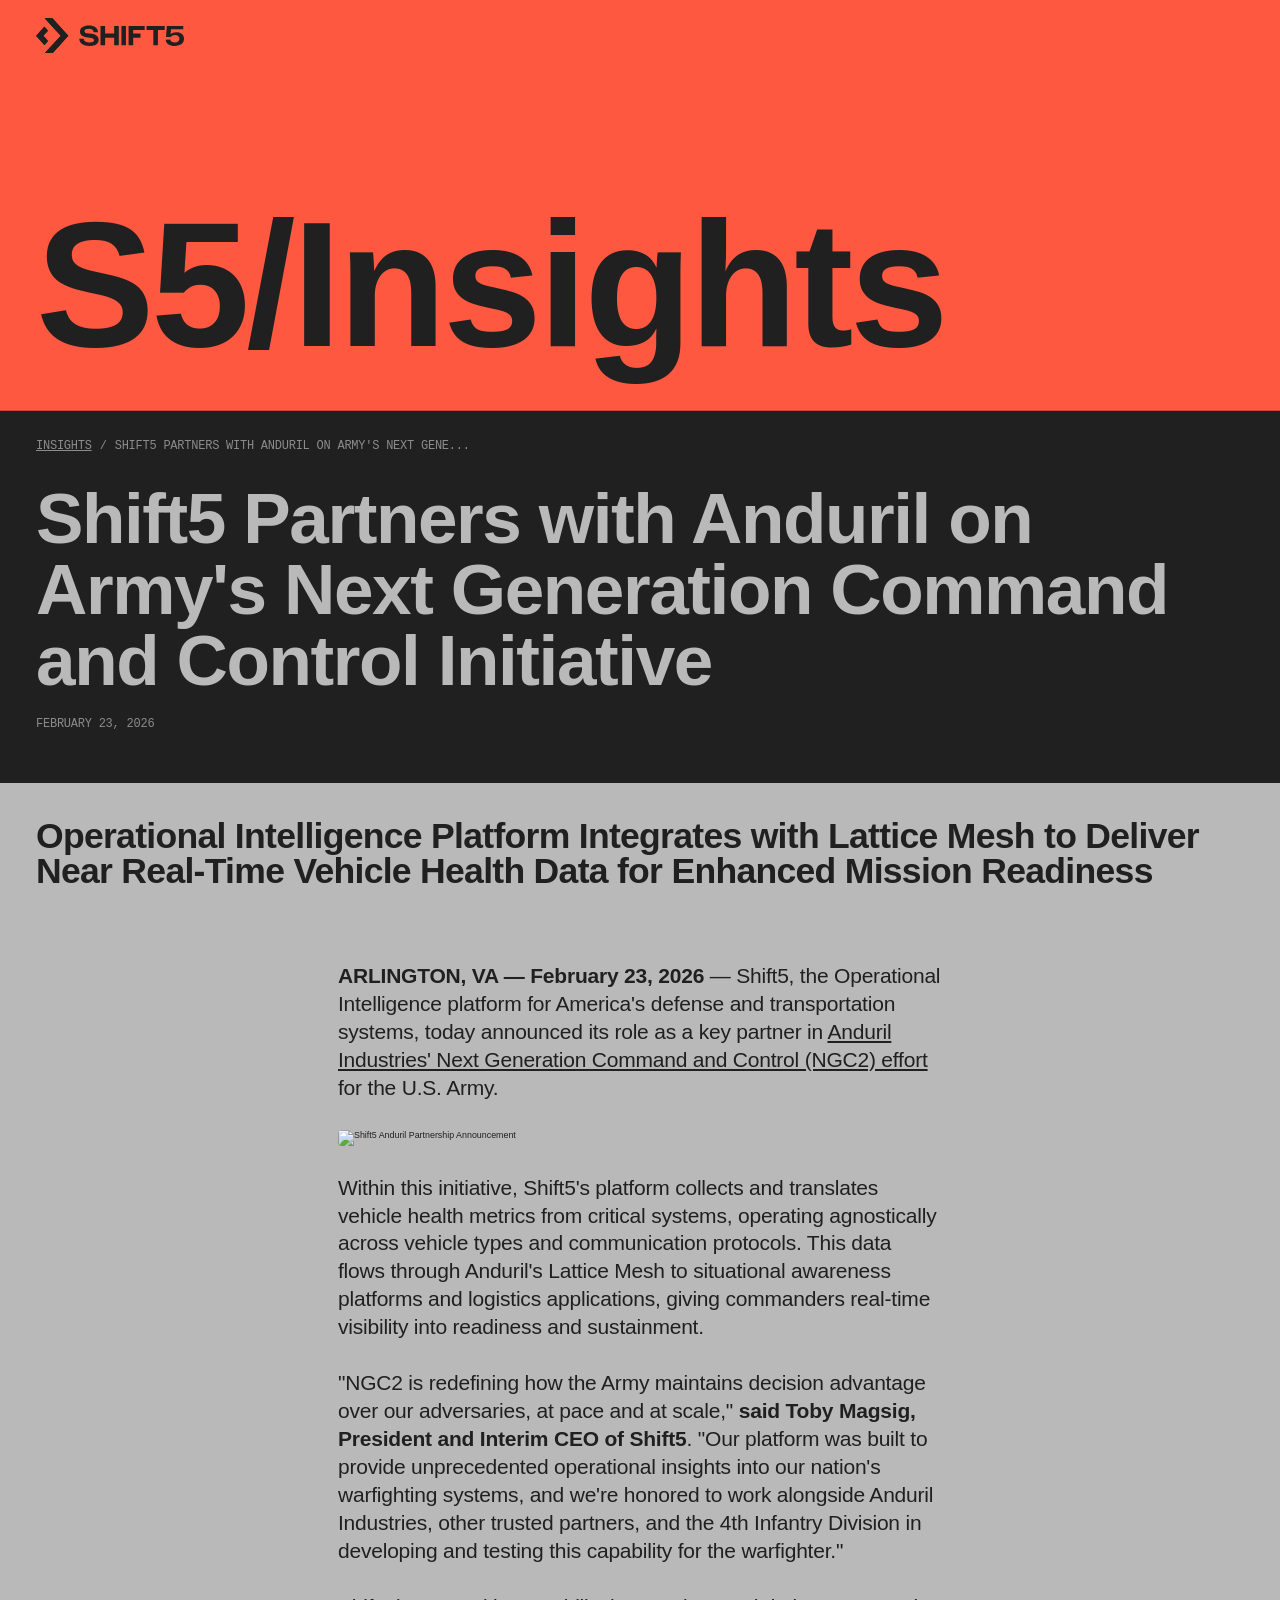
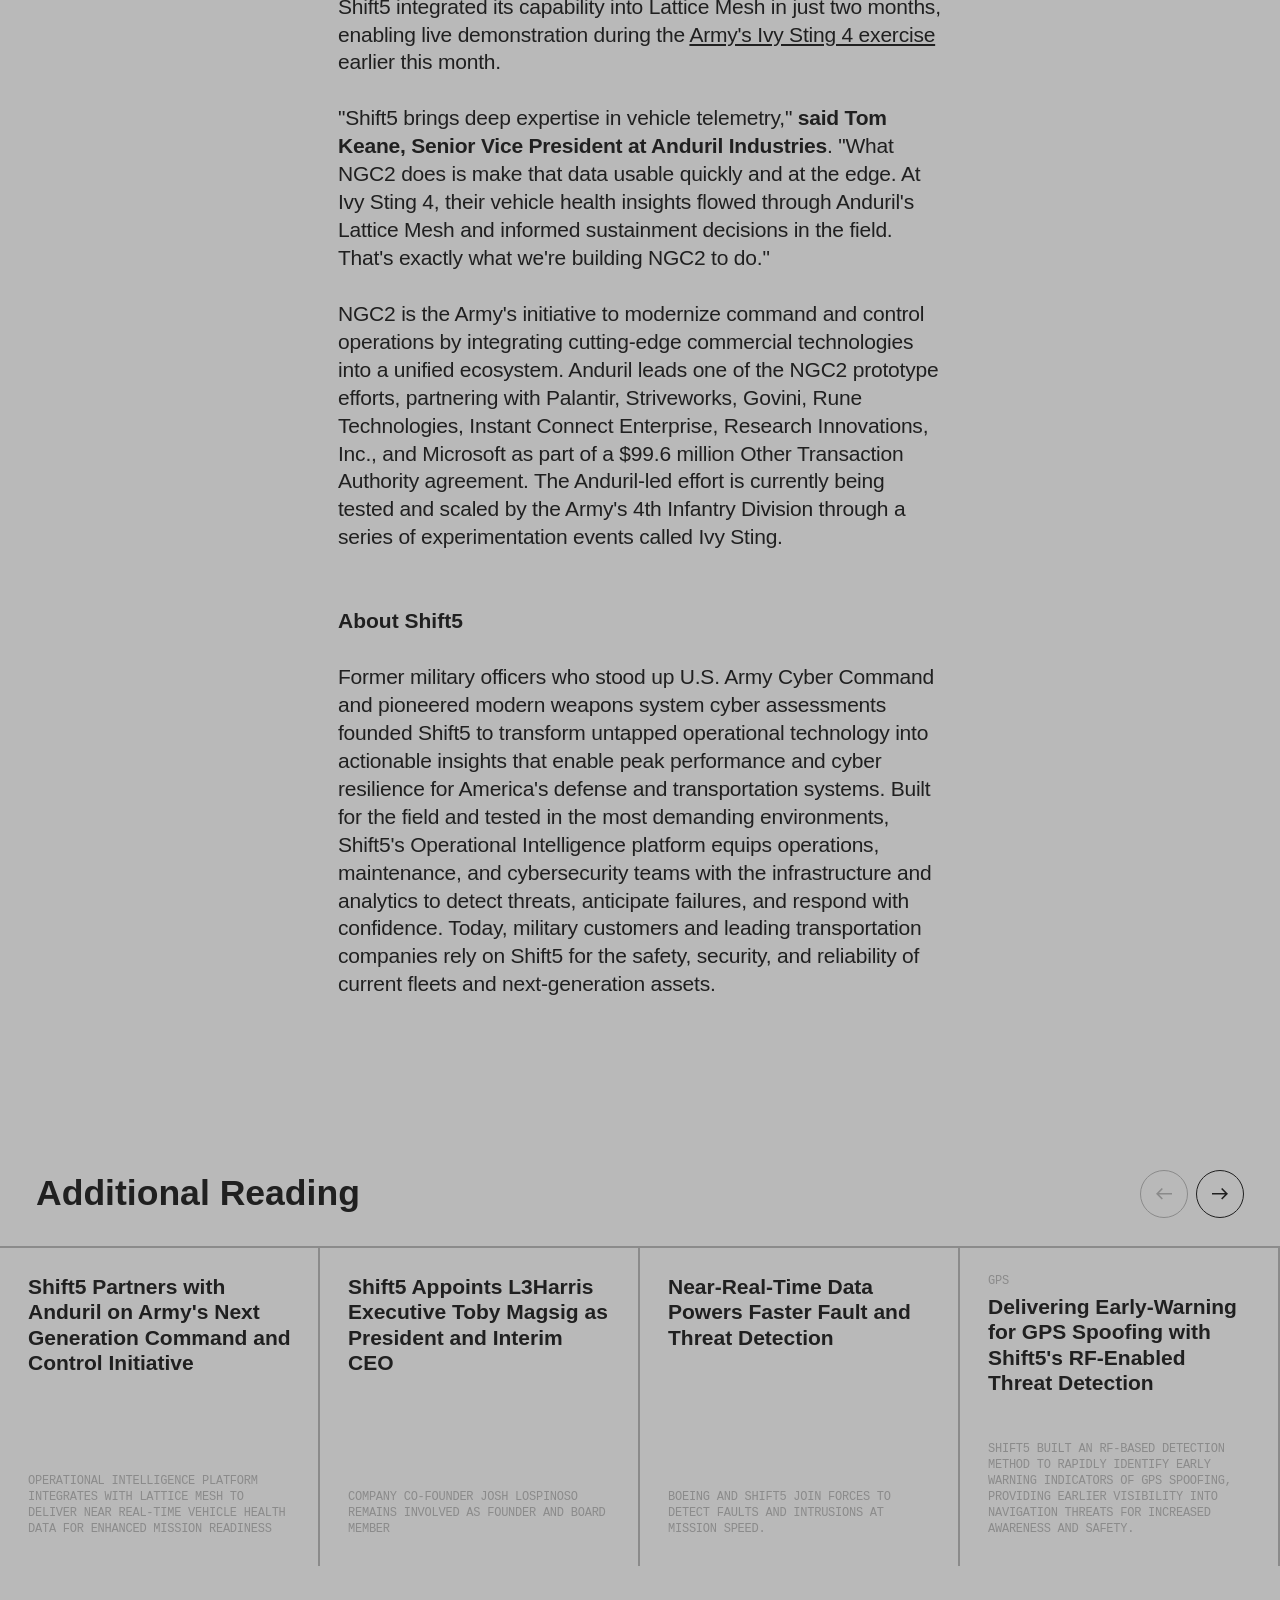
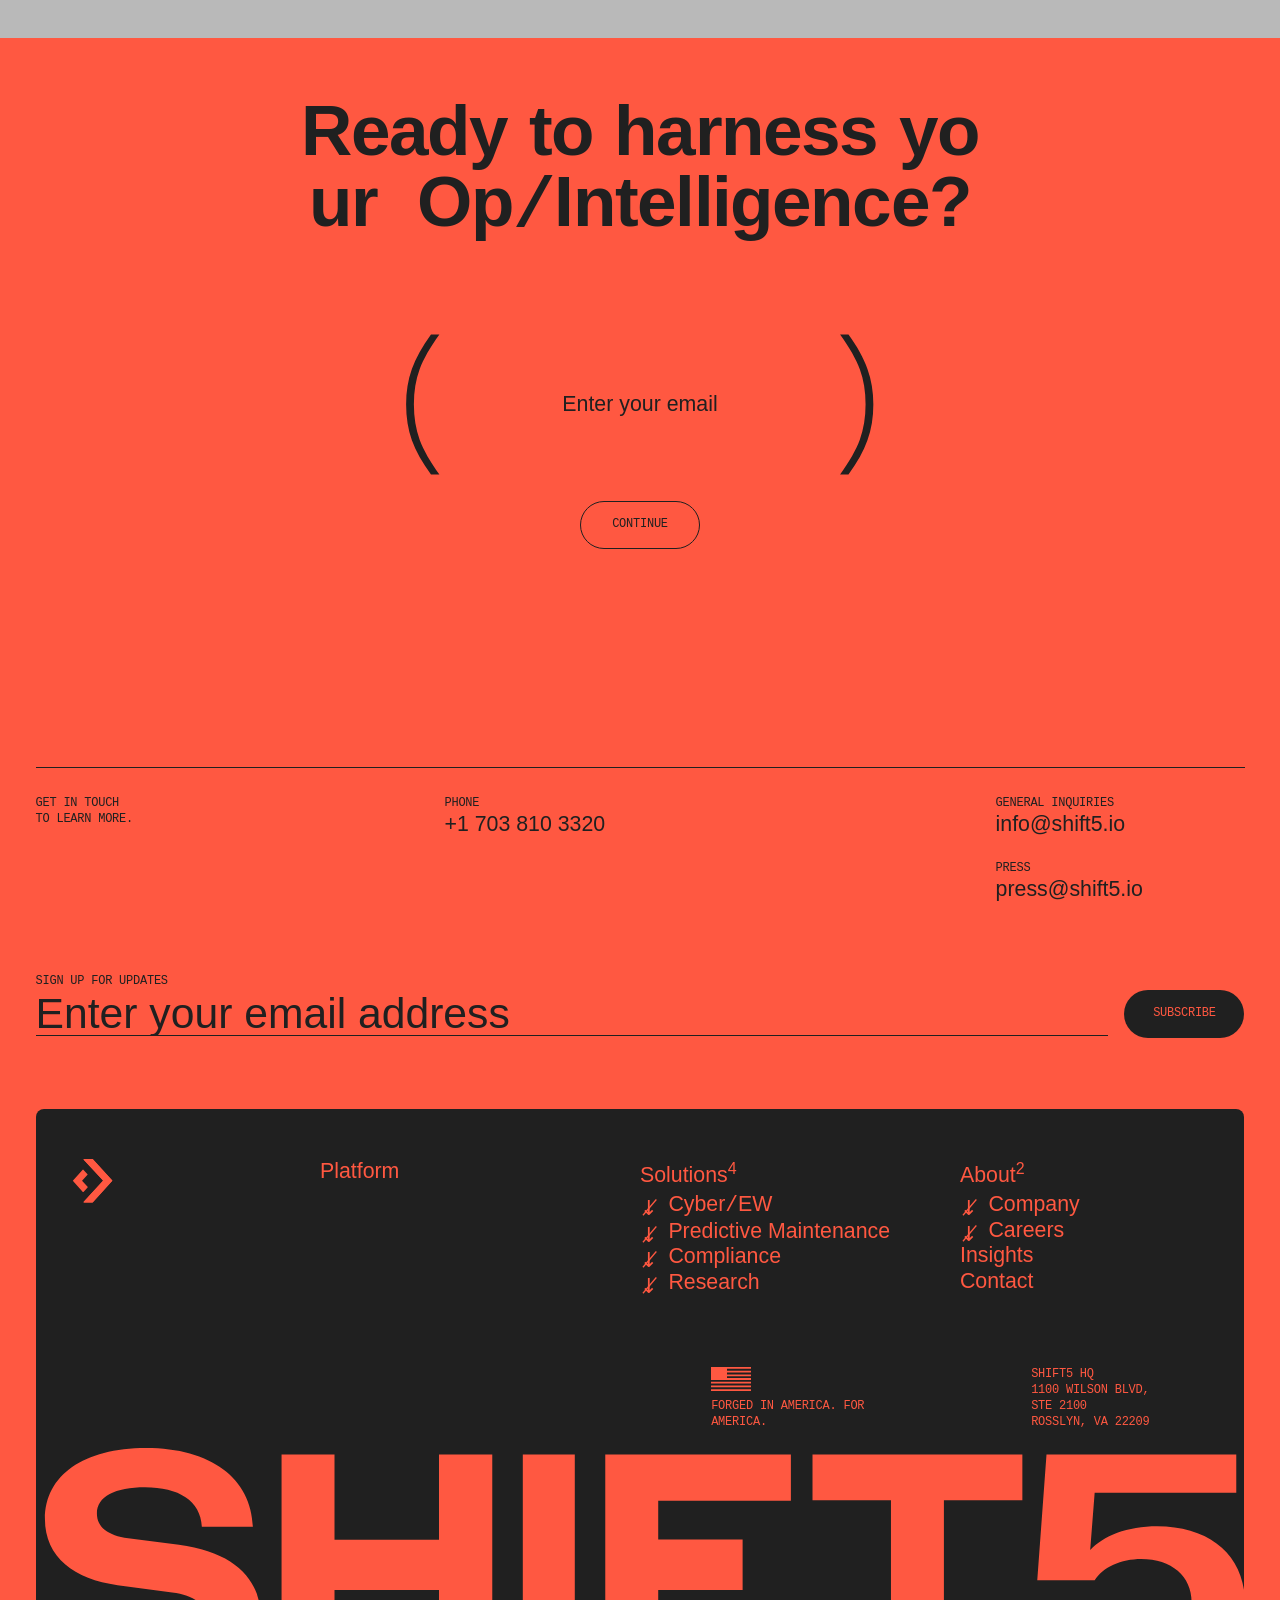
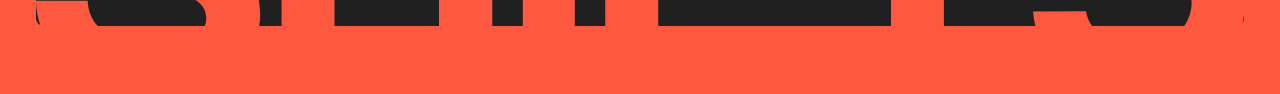
==== commit 51071280: "Remove hamburger menu from header on all pages Co-Authored-By: Claude Opus 4.6 <noreply@anthropic.co" ====
--- a/insights-article.html
+++ b/insights-article.html
@@ -49,13 +49,6 @@
       <a href="index.html" class="logo-link" aria-label="Shift5 Home">
         <svg><use href="#logo_w_copy"></use></svg>
       </a>
-      <button class="burger" aria-label="Open navigation">
-        <span class="burger-lines">
-          <span class="burger-line"></span>
-          <span class="burger-line"></span>
-        </span>
-        <span class="burger-label">Menu</span>
-      </button>
     </div>
   </header>
 
@@ -250,10 +243,10 @@
             <li class="nav-item">
               <h4 class="submenu-title">Solutions<sup>4</sup></h4>
               <ul class="submenu-list">
-                <li class="submenu-item"><a class="item-link" href="#"><span>Cyber</span><span class="-slash">/</span><span>EW</span></a></li>
-                <li class="submenu-item"><a class="item-link" href="#"><span>Predictive Maintenance</span></a></li>
-                <li class="submenu-item"><a class="item-link" href="#"><span>Compliance</span></a></li>
-                <li class="submenu-item"><a class="item-link" href="#"><span>Research</span></a></li>
+                <li class="submenu-item"><a class="item-link" href="platform.html"><span>Cyber</span><span class="-slash">/</span><span>EW</span></a></li>
+                <li class="submenu-item"><a class="item-link" href="platform.html"><span>Predictive Maintenance</span></a></li>
+                <li class="submenu-item"><a class="item-link" href="platform.html"><span>Compliance</span></a></li>
+                <li class="submenu-item"><a class="item-link" href="platform.html"><span>Research</span></a></li>
               </ul>
             </li>
           </ul>
@@ -261,15 +254,15 @@
             <li class="nav-item">
               <h4 class="submenu-title">About<sup>2</sup></h4>
               <ul class="submenu-list">
-                <li class="submenu-item"><a class="item-link" href="#"><span>Company</span></a></li>
-                <li class="submenu-item"><a class="item-link" href="#"><span>Careers</span></a></li>
+                <li class="submenu-item"><a class="item-link" href="platform.html"><span>Company</span></a></li>
+                <li class="submenu-item"><a class="item-link" href="platform.html"><span>Careers</span></a></li>
               </ul>
             </li>
             <li class="nav-item">
-              <a href="#" class="item-link"><span>Insights</span></a>
-            </li>
-            <li class="nav-item">
-              <a href="#" class="item-link"><span>Contact</span></a>
+              <a href="platform.html" class="item-link"><span>Insights</span></a>
+            </li>
+            <li class="nav-item">
+              <a href="platform.html" class="item-link"><span>Contact</span></a>
             </li>
           </ul>
         </div>
